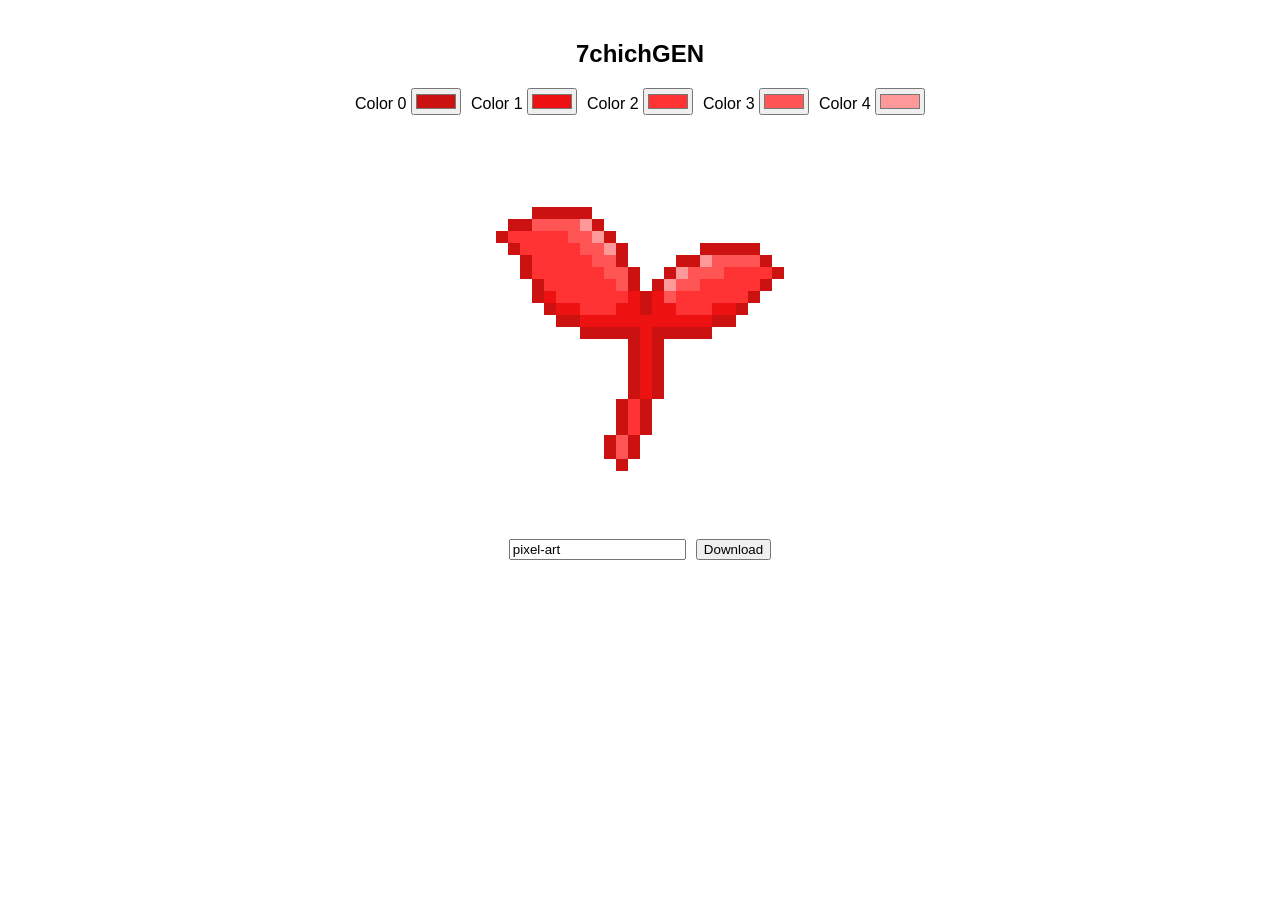
==== index.html @ cef189a8 "Rename meow.html to index.html" ====
<!DOCTYPE html>
<html lang="en">
<head>
  <meta charset="UTF-8">
  <title>7chichGEN</title>
  <style>
    body {
      display: flex;
      flex-direction: column;
      align-items: center;
      font-family: sans-serif;
      margin: 20px;
    }
    .controls {
      margin-bottom: 20px;
      display: flex;
      gap: 10px;
      flex-wrap: wrap;
    }
    .grid {
      display: grid;
      grid-template-columns: repeat(32, 12px);
      grid-template-rows: repeat(32, 12px);
      margin-bottom: 20px;
    }
    .cell {
      width: 12px;
      height: 12px;
      background: #fff;
    }
  </style>
</head>
<body>
  <h2>7chichGEN</h2>
  
  <div class="controls">
    <label>Color 0 <input type="color" id="c0" value="#cc1111"></label>
    <label>Color 1 <input type="color" id="c1" value="#ee1111"></label>
    <label>Color 2 <input type="color" id="c2" value="#ff3333"></label>
    <label>Color 3 <input type="color" id="c3" value="#ff5555"></label>
    <label>Color 4 <input type="color" id="c4" value="#ff9999"></label>
  </div>
  
  <div id="grid" class="grid"></div>
  
  <div class="controls">
    <input type="text" id="filename" placeholder="Enter file name" value="pixel-art">
    <button id="download">Download</button>
  </div>
  
  <canvas id="canvas" width="32" height="32" style="display:none;"></canvas>
  
  <script>
    const pixels = [
        [7,6,0],
        [8,6,0],
        [9,6,0],
        [10,6,0],
        [11,6,0],
        [5,7,0],
        [6,7,0],
        [7,7,3],
        [8,7,3],
        [9,7,3],
        [10,7,3],
        [11,7,4],
        [12,7,0],
        [4,8,0],
        [5,8,2],
        [6,8,2],
        [7,8,2],
        [8,8,2],
        [9,8,2],
        [10,8,3],
        [11,8,3],
        [12,8,4],
        [13,8,0],
        [5,9,0],
        [6,9,2],
        [7,9,2],
        [8,9,2],
        [9,9,2],
        [10,9,2],
        [11,9,3],
        [12,9,3],
        [13,9,4],
        [14,9,0],
        [21,9,0],
        [22,9,0],
        [23,9,0],
        [24,9,0],
        [25,9,0],
        [6,10,0],
        [7,10,2],
        [8,10,2],
        [9,10,2],
        [10,10,2],
        [11,10,2],
        [12,10,3],
        [13,10,3],
        [14,10,0],
        [19,10,0],
        [20,10,0],
        [21,10,4],
        [22,10,3],
        [23,10,3],
        [24,10,3],
        [25,10,3],
        [26,10,0],
        [6,11,0],
        [7,11,2],
        [8,11,2],
        [9,11,2],
        [10,11,2],
        [11,11,2],
        [12,11,2],
        [13,11,3],
        [14,11,3],
        [15,11,0],
        [18,11,0],
        [19,11,4],
        [20,11,3],
        [21,11,3],
        [22,11,3],
        [23,11,2],
        [24,11,2],
        [25,11,2],
        [26,11,2],
        [27,11,0],
        [7,12,0],
        [8,12,2],
        [9,12,2],
        [10,12,2],
        [11,12,2],
        [12,12,2],
        [13,12,2],
        [14,12,3],
        [15,12,0],
        [17,12,0],
        [18,12,4],
        [19,12,3],
        [20,12,3],
        [21,12,2],
        [22,12,2],
        [23,12,2],
        [24,12,2],
        [25,12,2],
        [26,12,0],
        [7,13,0],
        [8,13,1],
        [9,13,2],
        [10,13,2],
        [11,13,2],
        [12,13,2],
        [13,13,2],
        [14,13,2],
        [15,13,1],
        [16,13,0],
        [17,13,1],
        [18,13,3],
        [19,13,2],
        [20,13,2],
        [21,13,2],
        [22,13,2],
        [23,13,2],
        [24,13,2],
        [25,13,0],
        [8,14,0],
        [9,14,1],
        [10,14,1],
        [11,14,2],
        [12,14,2],
        [13,14,2],
        [14,14,1],
        [15,14,1],
        [16,14,0],
        [17,14,1],
        [18,14,1],
        [19,14,2],
        [20,14,2],
        [21,14,2],
        [22,14,1],
        [23,14,1],
        [24,14,0],
        [9,15,0],
        [10,15,0],
        [11,15,1],
        [12,15,1],
        [13,15,1],
        [14,15,1],
        [15,15,1],
        [16,15,1],
        [17,15,1],
        [18,15,1],
        [19,15,1],
        [20,15,1],
        [21,15,1],
        [22,15,0],
        [23,15,0],
        [11,16,0],
        [12,16,0],
        [13,16,0],
        [14,16,0],
        [15,16,0],
        [16,16,1],
        [17,16,0],
        [18,16,0],
        [19,16,0],
        [20,16,0],
        [21,16,0],
        [15,17,0],
        [16,17,1],
        [17,17,0],
        [15,18,0],
        [16,18,1],
        [17,18,0],
        [15,19,0],
        [16,19,1],
        [17,19,0],
        [15,20,0],
        [16,20,1],
        [17,20,0],
        [15,21,0],
        [16,21,1],
        [17,21,0],
        [14,22,0],
        [15,22,2],
        [16,22,0],
        [14,23,0],
        [15,23,2],
        [16,23,0],
        [14,24,0],
        [15,24,2],
        [16,24,0],
        [13,25,0],
        [14,25,3],
        [15,25,0],
        [13,26,0],
        [14,26,3],
        [15,26,0],
        [14,27,0]
    ];
    
    const grid = document.getElementById('grid');
    const canvas = document.getElementById('canvas');
    const ctx = canvas.getContext('2d');
    
    const cells = [];
    for (let i = 0; i < 32 * 32; i++) {
      const cell = document.createElement('div');
      cell.className = 'cell';
      cells.push(cell);
      grid.appendChild(cell);
    }
    
    function render() {
      const colors = [
        document.getElementById('c0').value,
        document.getElementById('c1').value,
        document.getElementById('c2').value,
        document.getElementById('c3').value,
        document.getElementById('c4').value
      ];
      
      cells.forEach(cell => cell.style.background = '#fff');
      ctx.fillStyle = '#fff';
      ctx.fillRect(0, 0, 32, 32);
      
      for (const [x,y,c] of pixels) {
        const idx = y * 32 + x;
        cells[idx].style.background = colors[c];
        
        ctx.fillStyle = colors[c];
        ctx.fillRect(x, y, 1, 1);
      }
    }
    
    for (let i = 0; i < 5; i++) {
      document.getElementById('c' + i).addEventListener('input', render);
    }
    
    document.getElementById('download').addEventListener('click', () => {
      const filename = document.getElementById('filename').value || 'pixel-art';
      const link = document.createElement('a');
      const scale = 16;
      const tempCanvas = document.createElement('canvas');
      tempCanvas.width = 32 * scale;
      tempCanvas.height = 32 * scale;
      const tempCtx = tempCanvas.getContext('2d');
      tempCtx.imageSmoothingEnabled = false;
      tempCtx.drawImage(canvas, 0, 0, tempCanvas.width, tempCanvas.height);
      
      link.href = tempCanvas.toDataURL('image/png');
      link.download = filename + '.png';
      link.click();
    });
    
    render();
  </script>
</body>
</html>
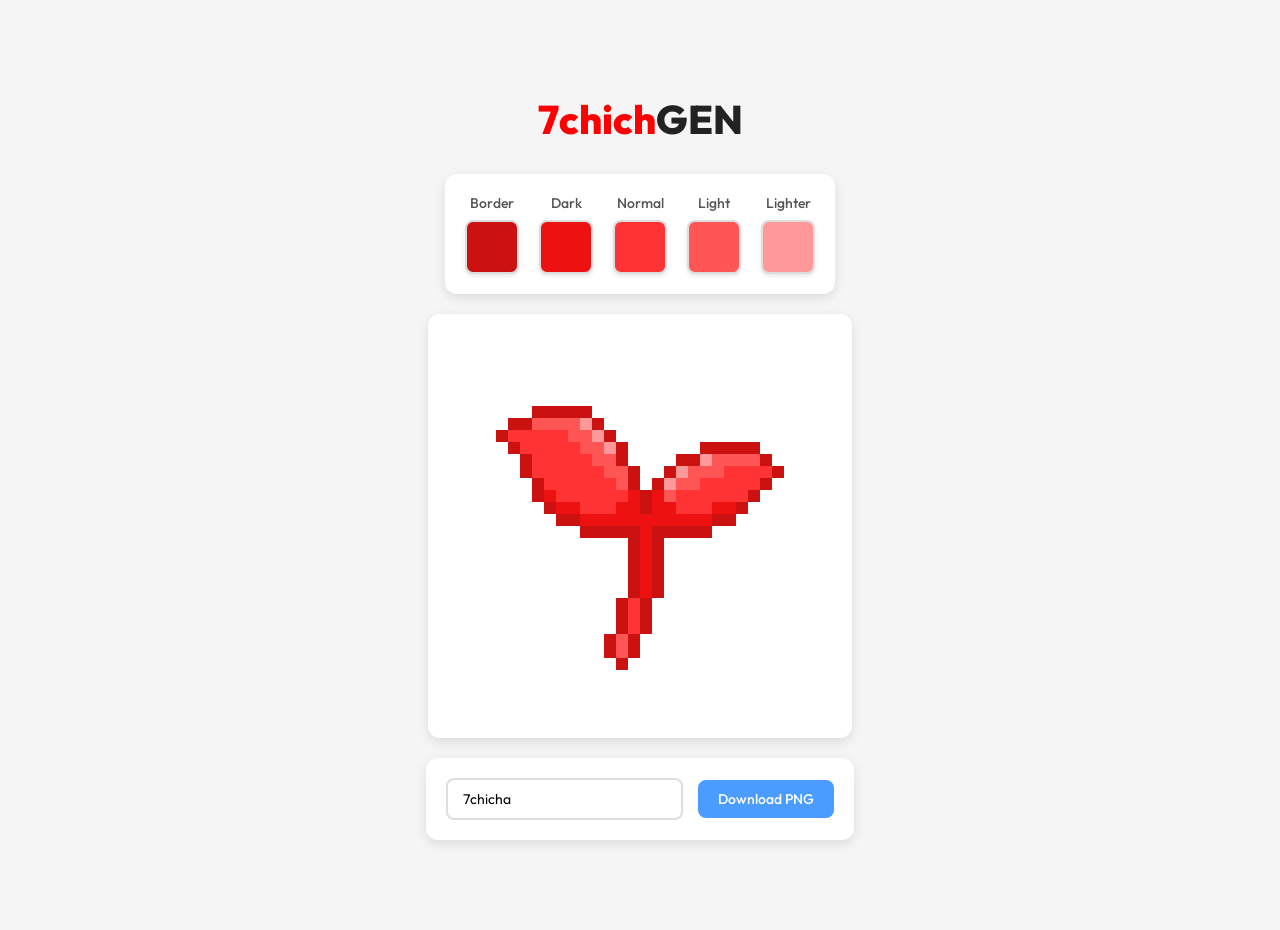
==== commit a45cddea: "Update index.html" ====
--- a/index.html
+++ b/index.html
@@ -3,299 +3,82 @@
 <head>
   <meta charset="UTF-8">
   <title>7chichGEN</title>
-  <style>
-    body {
-      display: flex;
-      flex-direction: column;
-      align-items: center;
-      font-family: sans-serif;
-      margin: 20px;
-    }
-    .controls {
-      margin-bottom: 20px;
-      display: flex;
-      gap: 10px;
-      flex-wrap: wrap;
-    }
-    .grid {
-      display: grid;
-      grid-template-columns: repeat(32, 12px);
-      grid-template-rows: repeat(32, 12px);
-      margin-bottom: 20px;
-    }
-    .cell {
-      width: 12px;
-      height: 12px;
-      background: #fff;
-    }
-  </style>
+  <link href="https://fonts.googleapis.com/css2?family=Outfit:wght@300;400;500&display=swap" rel="stylesheet">
+  <link rel="stylesheet" href="style.css">
+
 </head>
 <body>
-  <h2>7chichGEN</h2>
+  <h2><span style="color: red;"">7chich</span>GEN</h2>
   
   <div class="controls">
-    <label>Color 0 <input type="color" id="c0" value="#cc1111"></label>
-    <label>Color 1 <input type="color" id="c1" value="#ee1111"></label>
-    <label>Color 2 <input type="color" id="c2" value="#ff3333"></label>
-    <label>Color 3 <input type="color" id="c3" value="#ff5555"></label>
-    <label>Color 4 <input type="color" id="c4" value="#ff9999"></label>
+    <label data-color="0">
+      <span>Border</span>
+      <div class="color-swatch" id="swatch-0" style="background: #cc1111;"></div>
+    </label>
+    <label data-color="1">
+      <span>Dark</span>
+      <div class="color-swatch" id="swatch-1" style="background: #ee1111;"></div>
+    </label>
+    <label data-color="2">
+      <span>Normal</span>
+      <div class="color-swatch" id="swatch-2" style="background: #ff3333;"></div>
+    </label>
+    <label data-color="3">
+      <span>Light</span>
+      <div class="color-swatch" id="swatch-3" style="background: #ff5555;"></div>
+    </label>
+    <label data-color="4">
+      <span>Lighter</span>
+      <div class="color-swatch" id="swatch-4" style="background: #ff9999;"></div>
+    </label>
   </div>
   
   <div id="grid" class="grid"></div>
   
-  <div class="controls">
-    <input type="text" id="filename" placeholder="Enter file name" value="pixel-art">
-    <button id="download">Download</button>
+  <div class="download-controls">
+    <input type="text" id="filename" placeholder="Enter file name" value="7chicha">
+    <button id="download">Download PNG</button>
+  </div>
+  
+  <div class="color-picker-overlay" id="colorPickerOverlay">
+    <div class="color-picker-card">
+      <button class="close-btn" id="closeColorPicker">&times;</button>
+      
+      <div class="color-picker-left">
+        <div style="position:relative">
+          <canvas id="sv" class="color-picker-canvas"></canvas>
+          <div id="svThumb" class="thumb"></div>
+        </div>
+        <div style="position:relative">
+          <canvas id="hue" class="color-picker-canvas"></canvas>
+          <div id="hueLine" class="hue-line"></div>
+        </div>
+        <div class="color-preview" id="preview"></div>
+      </div>
+      
+      <div class="color-picker-right">
+        <div class="color-picker-input-group">
+          <label>HEX</label>
+          <input id="hex" value="#ff0000">
+        </div>
+        <div class="color-picker-input-group">
+          <label>RGB</label>
+          <input id="rgb" value="255,0,0">
+        </div>
+        <div class="color-picker-input-group">
+          <label>HSV</label>
+          <input id="hsv" value="0,100,100">
+        </div>
+        <div class="color-picker-buttons">
+          <button class="color-picker-btn primary" id="applyColor">Apply</button>
+          <button class="color-picker-btn secondary" id="cancelColor">Cancel</button>
+        </div>
+      </div>
+    </div>
   </div>
   
   <canvas id="canvas" width="32" height="32" style="display:none;"></canvas>
   
-  <script>
-    const pixels = [
-        [7,6,0],
-        [8,6,0],
-        [9,6,0],
-        [10,6,0],
-        [11,6,0],
-        [5,7,0],
-        [6,7,0],
-        [7,7,3],
-        [8,7,3],
-        [9,7,3],
-        [10,7,3],
-        [11,7,4],
-        [12,7,0],
-        [4,8,0],
-        [5,8,2],
-        [6,8,2],
-        [7,8,2],
-        [8,8,2],
-        [9,8,2],
-        [10,8,3],
-        [11,8,3],
-        [12,8,4],
-        [13,8,0],
-        [5,9,0],
-        [6,9,2],
-        [7,9,2],
-        [8,9,2],
-        [9,9,2],
-        [10,9,2],
-        [11,9,3],
-        [12,9,3],
-        [13,9,4],
-        [14,9,0],
-        [21,9,0],
-        [22,9,0],
-        [23,9,0],
-        [24,9,0],
-        [25,9,0],
-        [6,10,0],
-        [7,10,2],
-        [8,10,2],
-        [9,10,2],
-        [10,10,2],
-        [11,10,2],
-        [12,10,3],
-        [13,10,3],
-        [14,10,0],
-        [19,10,0],
-        [20,10,0],
-        [21,10,4],
-        [22,10,3],
-        [23,10,3],
-        [24,10,3],
-        [25,10,3],
-        [26,10,0],
-        [6,11,0],
-        [7,11,2],
-        [8,11,2],
-        [9,11,2],
-        [10,11,2],
-        [11,11,2],
-        [12,11,2],
-        [13,11,3],
-        [14,11,3],
-        [15,11,0],
-        [18,11,0],
-        [19,11,4],
-        [20,11,3],
-        [21,11,3],
-        [22,11,3],
-        [23,11,2],
-        [24,11,2],
-        [25,11,2],
-        [26,11,2],
-        [27,11,0],
-        [7,12,0],
-        [8,12,2],
-        [9,12,2],
-        [10,12,2],
-        [11,12,2],
-        [12,12,2],
-        [13,12,2],
-        [14,12,3],
-        [15,12,0],
-        [17,12,0],
-        [18,12,4],
-        [19,12,3],
-        [20,12,3],
-        [21,12,2],
-        [22,12,2],
-        [23,12,2],
-        [24,12,2],
-        [25,12,2],
-        [26,12,0],
-        [7,13,0],
-        [8,13,1],
-        [9,13,2],
-        [10,13,2],
-        [11,13,2],
-        [12,13,2],
-        [13,13,2],
-        [14,13,2],
-        [15,13,1],
-        [16,13,0],
-        [17,13,1],
-        [18,13,3],
-        [19,13,2],
-        [20,13,2],
-        [21,13,2],
-        [22,13,2],
-        [23,13,2],
-        [24,13,2],
-        [25,13,0],
-        [8,14,0],
-        [9,14,1],
-        [10,14,1],
-        [11,14,2],
-        [12,14,2],
-        [13,14,2],
-        [14,14,1],
-        [15,14,1],
-        [16,14,0],
-        [17,14,1],
-        [18,14,1],
-        [19,14,2],
-        [20,14,2],
-        [21,14,2],
-        [22,14,1],
-        [23,14,1],
-        [24,14,0],
-        [9,15,0],
-        [10,15,0],
-        [11,15,1],
-        [12,15,1],
-        [13,15,1],
-        [14,15,1],
-        [15,15,1],
-        [16,15,1],
-        [17,15,1],
-        [18,15,1],
-        [19,15,1],
-        [20,15,1],
-        [21,15,1],
-        [22,15,0],
-        [23,15,0],
-        [11,16,0],
-        [12,16,0],
-        [13,16,0],
-        [14,16,0],
-        [15,16,0],
-        [16,16,1],
-        [17,16,0],
-        [18,16,0],
-        [19,16,0],
-        [20,16,0],
-        [21,16,0],
-        [15,17,0],
-        [16,17,1],
-        [17,17,0],
-        [15,18,0],
-        [16,18,1],
-        [17,18,0],
-        [15,19,0],
-        [16,19,1],
-        [17,19,0],
-        [15,20,0],
-        [16,20,1],
-        [17,20,0],
-        [15,21,0],
-        [16,21,1],
-        [17,21,0],
-        [14,22,0],
-        [15,22,2],
-        [16,22,0],
-        [14,23,0],
-        [15,23,2],
-        [16,23,0],
-        [14,24,0],
-        [15,24,2],
-        [16,24,0],
-        [13,25,0],
-        [14,25,3],
-        [15,25,0],
-        [13,26,0],
-        [14,26,3],
-        [15,26,0],
-        [14,27,0]
-    ];
-    
-    const grid = document.getElementById('grid');
-    const canvas = document.getElementById('canvas');
-    const ctx = canvas.getContext('2d');
-    
-    const cells = [];
-    for (let i = 0; i < 32 * 32; i++) {
-      const cell = document.createElement('div');
-      cell.className = 'cell';
-      cells.push(cell);
-      grid.appendChild(cell);
-    }
-    
-    function render() {
-      const colors = [
-        document.getElementById('c0').value,
-        document.getElementById('c1').value,
-        document.getElementById('c2').value,
-        document.getElementById('c3').value,
-        document.getElementById('c4').value
-      ];
-      
-      cells.forEach(cell => cell.style.background = '#fff');
-      ctx.fillStyle = '#fff';
-      ctx.fillRect(0, 0, 32, 32);
-      
-      for (const [x,y,c] of pixels) {
-        const idx = y * 32 + x;
-        cells[idx].style.background = colors[c];
-        
-        ctx.fillStyle = colors[c];
-        ctx.fillRect(x, y, 1, 1);
-      }
-    }
-    
-    for (let i = 0; i < 5; i++) {
-      document.getElementById('c' + i).addEventListener('input', render);
-    }
-    
-    document.getElementById('download').addEventListener('click', () => {
-      const filename = document.getElementById('filename').value || 'pixel-art';
-      const link = document.createElement('a');
-      const scale = 16;
-      const tempCanvas = document.createElement('canvas');
-      tempCanvas.width = 32 * scale;
-      tempCanvas.height = 32 * scale;
-      const tempCtx = tempCanvas.getContext('2d');
-      tempCtx.imageSmoothingEnabled = false;
-      tempCtx.drawImage(canvas, 0, 0, tempCanvas.width, tempCanvas.height);
-      
-      link.href = tempCanvas.toDataURL('image/png');
-      link.download = filename + '.png';
-      link.click();
-    });
-    
-    render();
-  </script>
+  <script src="script.js"></script>
 </body>
 </html>
--- a/style.css
+++ b/style.css
@@ -0,0 +1,370 @@
+body {
+font-family: "Segoe UI", sans-serif;
+display: flex;
+justify-content: center;
+align-items: center;
+background: #f4f4f9;
+min-height: 100vh;
+margin: 0;
+}
+
+.app {
+background: white;
+padding: 2rem;
+border-radius: 1rem;
+box-shadow: 0 8px 20px rgba(0,0,0,0.1);
+max-width: 700px;
+width: 90%;
+text-align: center;
+}
+
+h1 {
+margin-bottom: 1.5rem;
+}
+
+.controls {
+display: flex;
+flex-wrap: wrap;
+justify-content: center;
+gap: 1rem;
+margin-bottom: 1.5rem;
+}
+
+label {
+display: flex;
+flex-direction: column;
+font-size: 0.9rem;
+gap: 0.3rem;
+}
+
+.preview {
+margin-bottom: 1rem;
+}
+
+canvas {
+border-radius: 0.5rem;
+border: 2px solid #ddd;
+}
+
+.actions {
+display: flex;
+justify-content: center;
+gap: 1rem;
+margin-bottom: 1rem;
+}
+
+button {
+padding: 0.7rem 1.2rem;
+border: none;
+border-radius: 0.5rem;
+cursor: pointer;
+background: #0078ff;
+color: white;
+font-weight: bold;
+transition: 0.2s;
+}
+
+button:hover {
+background: #005ec2;
+}
+
+#css-code {
+background: #f7f7f7;
+border: 1px solid #ddd;
+padding: 1rem;
+border-radius: 0.5rem;
+text-align: left;
+font-family: monospace;
+white-space: pre-wrap;
+}
+body {
+  display: flex;
+  flex-direction: column;
+  align-items: center;
+  font-family: 'Outfit', sans-serif;
+  margin-bottom: 30px;
+  background: #f5f5f5;
+}
+
+h2 {
+  color: #222;
+  margin-bottom: 30px;
+  font-weight: 800;
+  font-size: 2.5em;
+}
+
+.controls {
+  margin-bottom: 20px;
+  display: flex;
+  gap: 20px;
+  flex-wrap: wrap;
+  background: white;
+  padding: 20px;
+  border-radius: 12px;
+  box-shadow: 0 4px 12px rgba(0,0,0,0.1);
+}
+
+.controls label {
+  display: flex;
+  justify-content: center;
+  align-items: center;
+  flex-direction: column;
+  gap: 8px;
+  cursor: pointer;
+}
+
+.controls label span {
+  font-size: 14px;
+  font-weight: 500;
+  color: #555;
+}
+
+.color-swatch {
+  width: 50px;
+  height: 50px;
+  border-radius: 8px;
+  border: 2px solid #ddd;
+  cursor: pointer;
+  transition: all 0.2s;
+  box-shadow: 0 2px 4px rgba(0,0,0,0.1);
+}
+
+.color-swatch:hover {
+  transform: scale(1.05);
+  box-shadow: 0 4px 8px rgba(0,0,0,0.2);
+}
+
+.color-swatch.active {
+  border-color: #4a9cff;
+  box-shadow: 0 0 12px #4a9cff55;
+}
+
+.grid {
+  display: grid;
+  grid-template-columns: repeat(32, 12px);
+  grid-template-rows: repeat(32, 12px);
+  margin-bottom: 20px;
+  background: white;
+  padding: 20px;
+  border-radius: 12px;
+  box-shadow: 0 4px 12px rgba(0,0,0,0.1);
+}
+
+.cell {
+  width: 12px;
+  height: 12px;
+  background: #fff;
+}
+
+.download-controls {
+  display: flex;
+  gap: 15px;
+  align-items: center;
+  background: white;
+  padding: 20px;
+  border-radius: 12px;
+  box-shadow: 0 4px 12px rgba(0,0,0,0.1);
+}
+
+.download-controls input {
+  padding: 10px 15px;
+  border: 2px solid #ddd;
+  border-radius: 8px;
+  font-family: 'Outfit', sans-serif;
+  font-size: 14px;
+  outline: none;
+  transition: border-color 0.2s;
+}
+
+.download-controls input:focus {
+  border-color: #4a9cff;
+}
+
+.download-controls button {
+  padding: 10px 20px;
+  background: #4a9cff;
+  color: white;
+  border: none;
+  border-radius: 8px;
+  font-family: 'Outfit', sans-serif;
+  font-size: 14px;
+  font-weight: 500;
+  cursor: pointer;
+  transition: background 0.2s;
+}
+
+.download-controls button:hover {
+  background: #3a8cef;
+}
+
+/* Color Picker Modal */
+.color-picker-overlay {
+  position: fixed;
+  top: 0;
+  left: 0;
+  width: 100%;
+  height: 100%;
+  background: rgba(0, 0, 0, 0.7);
+  display: none;
+  justify-content: center;
+  align-items: center;
+  z-index: 1000;
+}
+
+.color-picker-overlay.active {
+  display: flex;
+}
+
+.color-picker-card {
+  background: #1e1e1e;
+  padding: 25px;
+  border-radius: 16px;
+  box-shadow: 0 12px 36px rgba(0,0,0,.8);
+  display: flex;
+  gap: 25px;
+  color: #f0f0f0;
+  position: relative;
+}
+
+.color-picker-left {
+  display: flex;
+  flex-direction: column;
+  gap: 15px;
+}
+
+.color-picker-canvas {
+  border-radius: 8px;
+  cursor: crosshair;
+  display: block;
+}
+
+#sv {
+  width: 220px;
+  height: 220px;
+}
+
+#hue {
+  width: 220px;
+  height: 22px;
+  position: relative;
+  border-radius: 6px;
+}
+
+.thumb {
+  position: absolute;
+  width: 14px;
+  height: 14px;
+  border: 2px solid #fff;
+  border-radius: 50%;
+  box-shadow: 0 0 4px rgba(0,0,0,.6);
+  pointer-events: none;
+  transform: translate(-50%,-50%);
+}
+
+.hue-line {
+  position: absolute;
+  top: -4px;
+  bottom: 0;
+  width: 4px;
+  background: #fff;
+  pointer-events: none;
+  height: 130%;
+  border-radius: 4px;
+  border: 2px solid #000;
+  box-shadow: 0 0 3px rgba(0,0,0,.8);
+}
+
+.color-picker-right {
+  display: flex;
+  flex-direction: column;
+  gap: 15px;
+  align-items: center;
+}
+
+.color-preview {
+  width: 100%;
+  height: 50px;
+  border-radius: 12px;
+  border: 2px solid #333;
+  margin-bottom: 10px;
+}
+
+.color-picker-input-group {
+  font-size: 14px;
+  font-weight: 500;
+  display: flex;
+  flex-direction: column;
+  gap: 8px;
+  align-items: flex-start;
+  width: 100%;
+}
+
+.color-picker-input-group input {
+  width: 140px;
+  padding: 10px 12px;
+  border-radius: 8px;
+  border: 1px solid #333;
+  background: #2a2a2a;
+  color: #f0f0f0;
+  font-family: 'Outfit', sans-serif;
+  font-size: 14px;
+  transition: all .2s;
+}
+
+.color-picker-input-group input:focus {
+  outline: none;
+  border: 1px solid #4a9cff;
+  box-shadow: 0 0 6px #4a9cff55;
+}
+
+.color-picker-buttons {
+  display: flex;
+  gap: 10px;
+  margin-top: 15px;
+}
+
+.color-picker-btn {
+  padding: 8px 16px;
+  border: none;
+  border-radius: 8px;
+  font-family: 'Outfit', sans-serif;
+  font-size: 14px;
+  font-weight: 500;
+  cursor: pointer;
+  transition: all 0.2s;
+}
+
+.color-picker-btn.primary {
+  background: #4a9cff;
+  color: white;
+}
+
+.color-picker-btn.primary:hover {
+  background: #3a8cef;
+}
+
+.color-picker-btn.secondary {
+  background: #444;
+  color: #f0f0f0;
+}
+
+.color-picker-btn.secondary:hover {
+  background: #555;
+}
+
+.close-btn {
+  position: absolute;
+  top: 15px;
+  right: 15px;
+  background: none;
+  border: none;
+  color: #999;
+  font-size: 24px;
+  cursor: pointer;
+  padding: 5px;
+  line-height: 1;
+}
+
+.close-btn:hover {
+  color: #fff;
+}
